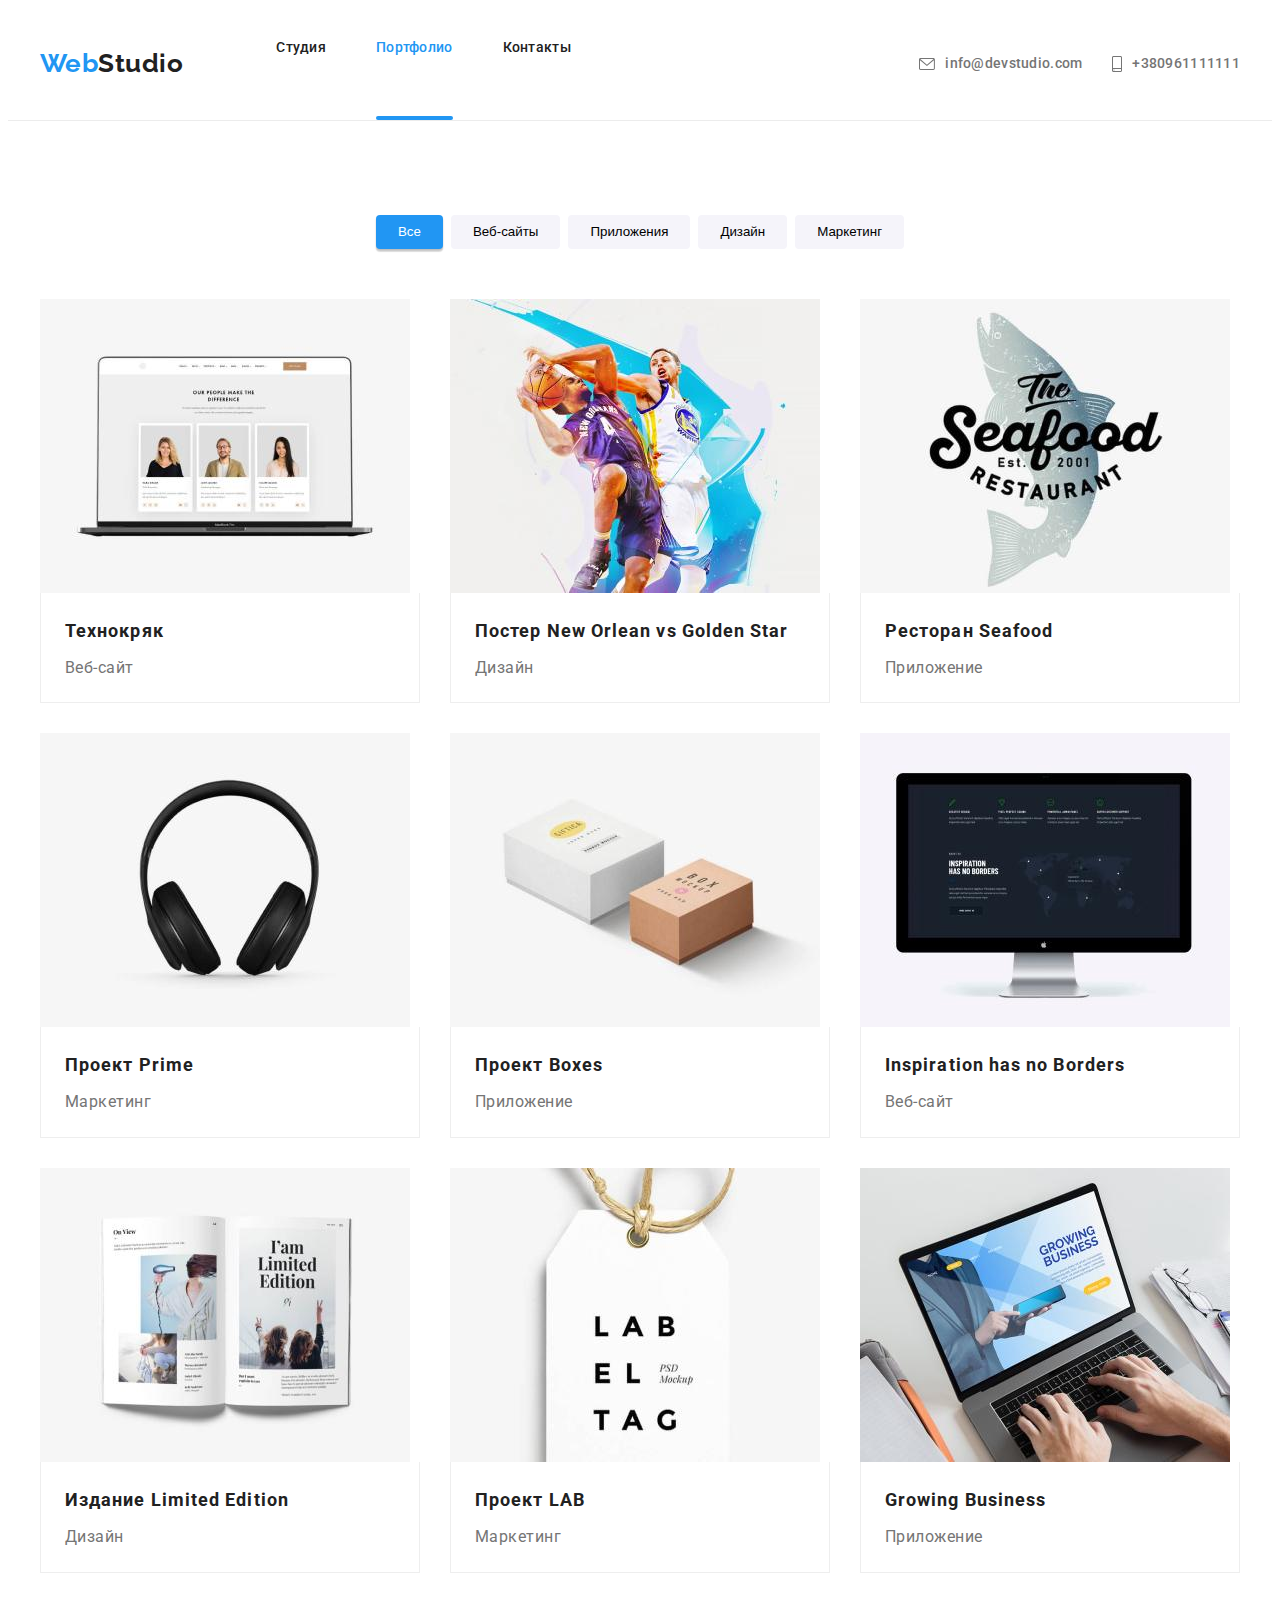
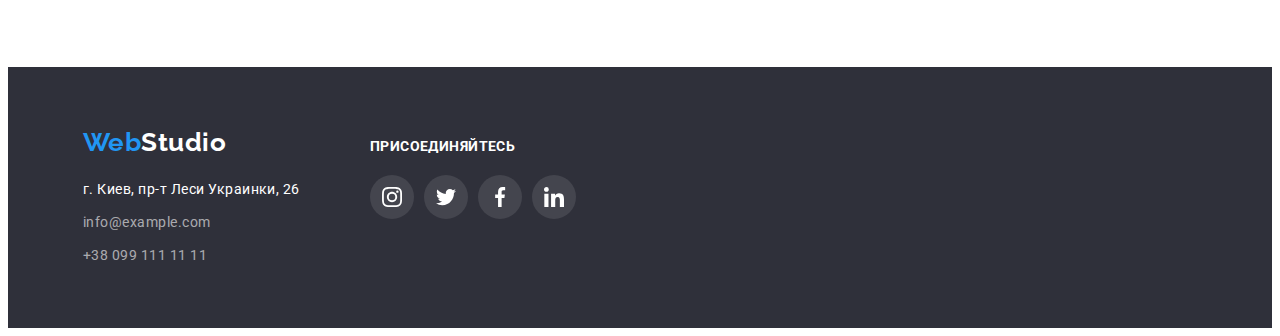
==== portfolio.html @ 11470dd5 "клонировал" ====
<!DOCTYPE html>
<html lang="ru">
  <head>
    <link
      rel="stylesheet"
      href="https://cdnjs.cloudflare.com/ajax/libs/modern-normalize/1.1.0/modern-normalize.min.css"
      integrity="sha512-wpPYUAdjBVSE4KJnH1VR1HeZfpl1ub8YT/NKx4PuQ5NmX2tKuGu6U/JRp5y+Y8XG2tV+wKQpNHVUX03MfMFn9Q=="
      crossorigin="anonymous"
      referrerpolicy="no-referrer"
    />
    <meta charset="UTF-8" />
    <meta http-equiv="X-UA-Compatible" content="IE=edge" />
    <meta name="viewport" content="width=device-width, initial-scale=1.0" />
    <link rel="stylesheet" href="./css/styles.css" />
    <link rel="preconnect" href="https://fonts.googleapis.com" />
    <link rel="preconnect" href="https://fonts.gstatic.com" crossorigin />
    <link
      href="https://fonts.googleapis.com/css2?family=Raleway:wght@700&family=Roboto:wght@400;500;700;900&display=swap"
      rel="stylesheet"
    />
    <title>Портфолио</title>
  </head>
  <body>
    <header>
      <div class="container header-container">
        <a href="./index.html" class="logo-header"
          ><span class="logo-web">Web</span>Studio</a
        >
        <nav class="header-nav">
          <ul class="nav-list">
            <li class="nav-item">
              <a href="index.html" class="nav-link animation-link"> Студия</a>
            </li>
            <li class="nav-item">
              <a
                href="./portfolio.html"
                class="nav-link current animation-link"
              >
                Портфолио</a
              >
            </li>
            <li class="nav-item">
              <a href="#" class="nav-link animation-link">Контакты</a>
            </li>
          </ul>
        </nav>
        <ul class="contacts-list">
          <li class="contacts-item">
            <a
              href="mailto:info@devstudio.com"
              class="contacts-link animation-link"
              ><svg class="contact-icon" width="16px" height="12px">
                <use href="./images/symbol-defs.svg#icon-envelope"></use></svg
              >info@devstudio.com</a
            >
          </li>
          <li class="contacts-item">
            <a href="tel:+380961111111" class="contacts-link animation-link"
              ><svg class="contact-icon" width="10px" height="16px">
                <use href="./images/symbol-defs.svg#icon-smartphone"></use>
              </svg>
              +380961111111</a
            >
          </li>
        </ul>
      </div>
    </header>
    <main>
      <section class="section">
        <div class="container">
          <h1 class="visually-hidden">Портфолио</h1>
          <ul class="filter-list">
            <li class="filter-item">
              <button type="button" class="filter-button current">Все</button>
            </li>
            <li class="filter-item">
              <button type="button" class="filter-button">Веб-сайты</button>
            </li>
            <li class="filter-item">
              <button type="button" class="filter-button">Приложения</button>
            </li>
            <li class="filter-item">
              <button type="button" class="filter-button">Дизайн</button>
            </li>
            <li class="filter-item">
              <button type="button" class="filter-button">Маркетинг</button>
            </li>
          </ul>
          <ul class="portfolio-cards-list">
            <li class="portfolio-cards-item">
              <a href="#" class="portfolio-cards-link">
                <div class="portfolio-cards-link-image">
                  <img
                    src="images/img(7).jpg"
                    width="370"
                    alt="Изображение ноутбука"
                  />
                  <p class="portfolio-cards-link-image-text">
                    Технокряк это современная площадка распространения
                    коронавируса. Компании используют эту платформу для
                    цифрового шпионажа и атак на защищённые сервера конкурентов.
                  </p>
                </div>
                <div class="portfolio-cards-description">
                  <h2 class="portfolio-cards-title">Технокряк</h2>
                  <p class="portfolio-cards-text">Веб-сайт</p>
                </div>
              </a>
            </li>
            <li class="portfolio-cards-item">
              <a href="#" class="portfolio-cards-link">
                <div class="portfolio-cards-link-image">
                  <img
                    src="images/img(8).jpg"
                    width="370"
                    alt="Постер New Orlean vs Golden Star"
                  />
                  <p class="portfolio-cards-link-image-text">
                    Технокряк это современная площадка распространения
                    коронавируса. Компании используют эту платформу для
                    цифрового шпионажа и атак на защищённые сервера конкурентов.
                  </p>
                </div>
                <div class="portfolio-cards-description">
                  <h2 class="portfolio-cards-title">
                    Постер New Orlean vs Golden Star
                  </h2>
                  <p class="portfolio-cards-text">Дизайн</p>
                </div>
              </a>
            </li>
            <li class="portfolio-cards-item">
              <a href="#" class="portfolio-cards-link">
                <div class="portfolio-cards-link-image">
                  <img
                    src="images/img(9).jpg"
                    width="370"
                    alt="Логотип ресторана Seafood"
                  />
                  <p class="portfolio-cards-link-image-text">
                    Технокряк это современная площадка распространения
                    коронавируса. Компании используют эту платформу для
                    цифрового шпионажа и атак на защищённые сервера конкурентов.
                  </p>
                </div>
                <div class="portfolio-cards-description">
                  <h2 class="portfolio-cards-title">Ресторан Seafood</h2>
                  <p class="portfolio-cards-text">Приложение</p>
                </div>
              </a>
            </li>
            <li class="portfolio-cards-item">
              <a href="#" class="portfolio-cards-link">
                <div class="portfolio-cards-link-image">
                  <img
                    src="images/img(10).jpg"
                    width="370"
                    alt="Изображение наушников"
                  />
                  <p class="portfolio-cards-link-image-text">
                    Технокряк это современная площадка распространения
                    коронавируса. Компании используют эту платформу для
                    цифрового шпионажа и атак на защищённые сервера конкурентов.
                  </p>
                </div>
                <div class="portfolio-cards-description">
                  <h2 class="portfolio-cards-title">Проект Prime</h2>
                  <p class="portfolio-cards-text">Маркетинг</p>
                </div>
              </a>
            </li>
            <li class="portfolio-cards-item">
              <a href="" class="portfolio-cards-link">
                <div class="portfolio-cards-link-image">
                  <img
                    src="images/img(11).jpg"
                    width="370"
                    alt="Изображение коробок"
                  />
                  <p class="portfolio-cards-link-image-text">
                    Технокряк это современная площадка распространения
                    коронавируса. Компании используют эту платформу для
                    цифрового шпионажа и атак на защищённые сервера конкурентов.
                  </p>
                </div>
                <div class="portfolio-cards-description">
                  <h2 class="portfolio-cards-title">Проект Boxes</h2>
                  <p class="portfolio-cards-text">Приложение</p>
                </div>
              </a>
            </li>
            <li class="portfolio-cards-item">
              <a href="" class="portfolio-cards-link">
                <div class="portfolio-cards-link-image">
                  <img
                    src="images/img(12).jpg"
                    width="370"
                    alt="Изображение монитора"
                  />
                  <p class="portfolio-cards-link-image-text">
                    Технокряк это современная площадка распространения
                    коронавируса. Компании используют эту платформу для
                    цифрового шпионажа и атак на защищённые сервера конкурентов.
                  </p>
                </div>
                <div class="portfolio-cards-description">
                  <h2 class="portfolio-cards-title">
                    Inspiration has no Borders
                  </h2>
                  <p class="portfolio-cards-text">Веб-сайт</p>
                </div>
              </a>
            </li>
            <li class="portfolio-cards-item">
              <a href="" class="portfolio-cards-link">
                <div class="portfolio-cards-link-image">
                  <img
                    src="images/img(13).jpg"
                    width="370"
                    alt="Изображение книги"
                  />
                  <p class="portfolio-cards-link-image-text">
                    Технокряк это современная площадка распространения
                    коронавируса. Компании используют эту платформу для
                    цифрового шпионажа и атак на защищённые сервера конкурентов.
                  </p>
                </div>
                <div class="portfolio-cards-description">
                  <h2 class="portfolio-cards-title">Издание Limited Edition</h2>
                  <p class="portfolio-cards-text">Дизайн</p>
                </div>
              </a>
            </li>
            <li class="portfolio-cards-item">
              <a href="" class="portfolio-cards-link">
                <div class="portfolio-cards-link-image">
                  <img src="images/img(14).jpg" width="370" alt="Логотип LAB" />
                  <p class="portfolio-cards-link-image-text">
                    Технокряк это современная площадка распространения
                    коронавируса. Компании используют эту платформу для
                    цифрового шпионажа и атак на защищённые сервера конкурентов.
                  </p>
                </div>
                <div class="portfolio-cards-description">
                  <h2 class="portfolio-cards-title">Проект LAB</h2>
                  <p class="portfolio-cards-text">Маркетинг</p>
                </div>
              </a>
            </li>
            <li class="portfolio-cards-item">
              <a href="" class="portfolio-cards-link">
                <div class="portfolio-cards-link-image">
                  <img
                    src="images/img(15).jpg"
                    width="370"
                    alt="Изображение ноутбука"
                  />
                  <p class="portfolio-cards-link-image-text">
                    Технокряк это современная площадка распространения
                    коронавируса. Компании используют эту платформу для
                    цифрового шпионажа и атак на защищённые сервера конкурентов.
                  </p>
                </div>
                <div class="portfolio-cards-description">
                  <h2 class="portfolio-cards-title">Growing Business</h2>
                  <p class="portfolio-cards-text">Приложение</p>
                </div>
              </a>
            </li>
          </ul>
        </div>
      </section>
    </main>
    <footer class="footer">
      <div class="container footer-container">
        <div class="footer-container-adress">
          <a href="./index.html" class="logo-footer"
            ><span class="logo-web">Web</span>Studio</a
          >
          <address class="address-footer">
            <p class="addres-footer-text">г. Киев, пр-т Леси Украинки, 26</p>
            <ul>
              <li class="footer-contacts-item">
                <a
                  href="mailto:info@example.com"
                  class="footer-contacts-link animation-link"
                  >info@example.com</a
                >
              </li>
              <li>
                <a
                  href="tel:+380991111111"
                  class="footer-contacts-link animation-link"
                  >+38 099 111 11 11</a
                >
              </li>
            </ul>
          </address>
        </div>
        <div>
          <p class="footer-cocial-text">Присоединяйтесь</p>
          <ul class="footer-cocial-icon-list">
            <li class="footer-cocial-icon-item">
              <a href="#" class="footer-cocial-icon-link"
                ><svg
                  class="footer-cocial-icon-link-svg"
                  width="20px"
                  height="20px"
                >
                  <use
                    href="./images/symbol-defs.svg#icon-instagram"
                  ></use></svg
              ></a>
            </li>
            <li class="footer-cocial-icon-item">
              <a href="#" class="footer-cocial-icon-link"
                ><svg
                  class="footer-cocial-icon-link-svg"
                  width="20px"
                  height="20px"
                >
                  <use href="./images/symbol-defs.svg#icon-twitter"></use></svg
              ></a>
            </li>
            <li class="footer-cocial-icon-item">
              <a href="#" class="footer-cocial-icon-link"
                ><svg
                  class="footer-cocial-icon-link-svg"
                  width="20px"
                  height="20px"
                >
                  <use href="./images/symbol-defs.svg#icon-facebook"></use></svg
              ></a>
            </li>
            <li class="footer-cocial-icon-item">
              <a href="#" class="footer-cocial-icon-link"
                ><svg
                  class="footer-cocial-icon-link-svg"
                  width="20px"
                  height="20px"
                >
                  <use href="./images/symbol-defs.svg#icon-linkedin"></use></svg
              ></a>
            </li>
          </ul>
        </div>
      </div>
    </footer>
  </body>
</html>
---- css/styles.css ----
:root {
  --black-text-color: #212121;
  --gray-text-color: #757575;
  --blue-color: #2196f3;
  --gray-background-color: #f5f4fa;
  --footer-and-banner-background-color: #2f303a;
  --white-color: #ffffff;
  --social-icon-color: #afb1b8;
  --social-footer-backgraund-color: rgba(255, 255, 255, 0.1);
  --portfolio-border-color: #eeeeee;
  --features-image-item-text-background: rgba(47, 48, 58, 0.8);
  --blue-transparent-color: rgba(33, 150, 243, 0.9);
  --backdrop-background-color: rgba(0, 0, 0, 0.2);
  --close-icon-border-color: rgba(0, 0, 0, 0.1);
}
body {
  font-family: "Roboto", sans-serif;
  color: var(--black-text-color);
  letter-spacing: 0.03em;
  background-color: var(--white-color);
}
ul {
  padding: 0;
  margin: 0;
  list-style-type: none;
}
h1,
h2,
h3,
h2,
h4,
p {
  margin: 0;
}
img {
  display: block;
  max-width: 100%;
  height: auto;
}
.section {
  padding: 94px 0;
}
.container {
  width: 1200px;
  padding: 0 15px;
  margin: 0 auto;
}
.title-h2 {
  font-weight: bold;
  font-size: 36px;
  line-height: 1.16;
  text-align: center;
  margin-bottom: 50px;
}
.animation-link {
  transition: color 250ms cubic-bezier(0.4, 0, 0.2, 1);
}
.animation-link:hover,
.animation-link:focus {
  color: var(--blue-color);
}
/* -------------------header------------------ */
header {
  display: flex;
  justify-content: center;
  border-bottom: 1px solid #ececec;
}
.header-container {
  display: flex;
  align-items: center;
}
.logo-header {
  font-family: "Raleway", sans-serif;
  text-decoration: none;
  font-weight: bold;
  font-size: 26px;
  line-height: 1.19;
  color: var(--black-text-color);
  margin-right: 93px;
  padding: 24px 0 25px 0;
  display: block;
}
.logo-web {
  color: var(--blue-color);
}
.nav-list {
  display: flex;
}
.header-nav {
  margin-right: auto;
  display: block;
}
.nav-link {
  color: var(--black-text-color);
  text-decoration: none;
  font-weight: 500;
  font-size: 14px;
  line-height: 1.14;
  letter-spacing: 0.02em;
  height: 80px;
  display: flex;
  padding-top: 32px;
  flex-direction: column;
}
.nav-link.current::after {
  content: "";
  display: block;
  margin-top: auto;
  width: 100%;
  height: 4px;
  border-radius: 2px;
  background-color: var(--blue-color);
}
.nav-item:not(:last-child) {
  margin-right: 50px;
}
.nav-link.current {
  color: var(--blue-color);
}
.contacts-list {
  display: flex;
}
.contacts-link {
  color: var(--gray-text-color);
  text-decoration: none;
  font-weight: 500;
  font-size: 14px;
  line-height: 1.14;
  letter-spacing: 0.02em;
  display: flex;
  align-items: center;
  padding: 32px 0;
}
.contacts-item:first-child {
  margin-right: 30px;
}
.contact-icon {
  margin-right: 10px;
  fill: currentColor;
}
/* --------------main------------- */

.banner {
  background-color: var(--footer-and-banner-background-color);
  padding: 200px 0 200px 0;
  text-align: center;
  background-image: linear-gradient(
      rgba(47, 48, 58, 0.4),
      rgba(47, 48, 58, 0.4)
    ),
    url(../images/banner.jpg);
  background-repeat: no-repeat;
  background-position: center;
  width: 1600px;
  margin: 0 auto;
}
.title-banner {
  color: var(--white-color);
  font-weight: 900;
  font-size: 44px;
  line-height: 1.36;
  letter-spacing: 0.06em;
  text-transform: uppercase;
  margin-bottom: 30px;
}
.banner-button {
  color: var(--white-color);
  background-color: var(--blue-color);
  font-weight: bold;
  line-height: 1.87;
  letter-spacing: 0.06em;
  cursor: pointer;
  border-radius: 4px;
  border: none;
  font-size: 16px;
  padding: 10px 32px;
  box-shadow: 0px 4px 4px rgba(0, 0, 0, 0.15);
}
.fiatures-icon-list {
  display: flex;
  justify-content: center;
}
.fiatures-icon-item {
  width: 270px;
}
.fiatures-icon {
  height: 120px;
  background-color: var(--gray-background-color);
  display: flex;
  align-items: center;
  justify-content: center;
  margin-bottom: 30px;
}
.fiatures-icon-item:not(:last-child) {
  margin-right: 30px;
}
.features-list {
  display: flex;
  justify-content: center;
}
.visually-hidden {
  position: absolute;
  white-space: nowrap;
  width: 1px;
  height: 1px;
  overflow: hidden;
  border: 0;
  padding: 0;
  clip: rect(0 0 0 0);
  clip-path: inset(50%);
  margin: -1px;
}
.features-item {
  width: 270px;
}
.features-item:not(:last-child) {
  margin-right: 30px;
}
.features-text {
  color: var(--gray-text-color);
  font-size: 14px;
  line-height: 1.71;
}
.features-title {
  font-weight: bold;
  font-size: 14px;
  line-height: 1.14;
  text-transform: uppercase;
  margin-bottom: 10px;
}
.features-image-list {
  display: flex;
  justify-content: center;
}
.features-image-item:not(:last-child) {
  margin-right: 30px;
}
.features-image-item {
  position: relative;
}
.features-image-item-text {
  position: absolute;
  bottom: 0;
  width: 100%;
  height: 70px;
  display: flex;
  align-items: center;
  justify-content: center;
  color: var(--white-color);
  background-color: var(--features-image-item-text-background);
  font-weight: bold;
  font-size: 14px;
  line-height: 1,14;
  text-transform: uppercase;
}
.features-image {
  padding-bottom: 94px;
}
.our-team {
  background-color: var(--gray-background-color);
}
.our-team-title {
  font-weight: 500;
  line-height: 1.18;
  text-align: center;
  margin-bottom: 10px;
}
.our-team-text {
  color: var(--gray-text-color);
  line-height: 1.18;
  text-align: center;
  margin-bottom: 16px;
}
.our-team-list {
  display: flex;
  flex-wrap: wrap;
  margin-left: -30px;
}
.our-team-cards {
  background-color: var(--white-color);
  flex-basis: calc((100% / 4) - 30px);
  margin-left: 30px;
  box-shadow: 0px 1px 3px rgba(0, 0, 0, 0.12), 0px 1px 1px rgba(0, 0, 0, 0.14),
    0px 2px 1px rgba(0, 0, 0, 0.2);
  border-radius: 0px 0px 4px 4px;
}
.our-team-description {
  padding: 30px 32px;
}
.our-team-icon-list {
  display: flex;
  justify-content: center;
}
.our-team-icon-item {
  width: 44px;
  height: 44px;
}
.our-team-icon-link {
  width: 100%;
  height: 100%;
  display: flex;
  align-items: center;
  justify-content: center;
  border-radius: 50%;
  transition: background-color 250ms cubic-bezier(0.4, 0, 0.2, 1),
    fill 250ms cubic-bezier(0.4, 0, 0.2, 1);
}
.our-team-icon-link:hover,
.our-team-icon-link:focus {
  background-color: var(--blue-color);
}
.our-team-icon-link-svg {
  fill: var(--social-icon-color);
}
.our-team-icon-link:hover .our-team-icon-link-svg,
.our-team-icon-link:focus .our-team-icon-link-svg {
  fill: var(--white-color);
}
.our-team-icon-item:not(:last-child) {
  margin-right: 10px;
}
.client-list {
  display: flex;
  justify-content: center;
}
.client-item {
  width: 170px;
  height: 92px;
}
.client-item-link {
  width: 100%;
  height: 100%;
  border: 1px solid;
  border-radius: 4px;
  display: flex;
  align-items: center;
  justify-content: center;
  color: var(--social-icon-color);
}
.client-item:not(:last-child) {
  margin-right: 30px;
}
.client-icon {
  fill: currentColor;
}

/* ---------------footer---------------- */
.footer {
  background-color: var(--footer-and-banner-background-color);
  padding: 60px 60px;
}
.footer-container {
  display: flex;
  align-items: baseline;
}
.footer-container-adress {
  margin-right: 70px;
}
.addres-footer-text {
  font-style: normal;
  color: var(--white-color);
  font-size: 14px;
  line-height: 1.71;
  margin-bottom: 9px;
}
.footer-contacts-link {
  text-decoration: none;
  font-style: normal;
  font-size: 14px;
  line-height: 1.71;
  color: rgba(255, 255, 255, 0.6);
}
.footer-contacts-item:first-child {
  margin-bottom: 9px;
}
.footer-contacts-link:focus,
.footer-contacts-link:hover {
  color: var(--blue-color);
}
.logo-footer {
  display: block;
  font-family: "Raleway", sans-serif;
  text-decoration: none;
  font-weight: bold;
  font-size: 26px;
  line-height: 1.19;
  color: var(--white-color);
  margin-bottom: 20px;
}
.footer-cocial-text {
  font-weight: bold;
  font-size: 14px;
  line-height: 1.14;
  text-transform: uppercase;
  color: var(--white-color);
  margin-bottom: 20px;
  letter-spacing: 0.03em;
}
.footer-cocial-icon-list {
  display: flex;
}
.footer-cocial-icon-item {
  width: 44px;
  height: 44px;
}
.footer-cocial-icon-item:not(:last-child) {
  margin-right: 10px;
}
.footer-cocial-icon-link {
  width: 100%;
  height: 100%;
  display: flex;
  align-items: center;
  justify-content: center;
  border-radius: 50%;
  background-color: var(--social-footer-backgraund-color);
  transition: background-color 250ms cubic-bezier(0.4, 0, 0.2, 1);
}
.footer-cocial-icon-link-svg {
  fill: var(--white-color);
}
.footer-cocial-icon-link:hover,
.footer-cocial-icon-link:focus {
  background-color: var(--blue-color);
}
/* -------------------modal------------------------- */
.backdrop {
  width: 100vw;
  height: 100vh;
  background-color: var(--backdrop-background-color);
  position: fixed;
  display: flex;
  align-items: center;
  justify-content: center;
  top: 0;
  transition: opacity 250ms cubic-bezier(0.4, 0, 0.2, 1),
    visibility 250ms cubic-bezier(0.4, 0, 0.2, 1);
}
.backdrop.is-hidden .modal {
  transform: translateX(100%);
  transition: transform 500ms cubic-bezier(0.4, 0, 0.2, 1);
}
.backdrop.is-hidden {
  visibility: hidden;
  opacity: 0;
  pointer-events: none;
}
.modal {
  width: 528px;
  min-height: 581px;
  box-shadow: 0px 1px 3px rgba(0, 0, 0, 0.12), 0px 1px 1px rgba(0, 0, 0, 0.14),
    0px 2px 1px rgba(0, 0, 0, 0.2);
  border-radius: 4px;
  background-color: var(--white-color);
  position: relative;
  transition: transform 500ms cubic-bezier(0.4, 0, 0.2, 1);
}
.btn-icon-close {
  width: 30px;
  height: 30px;
  border: 1px solid var(--close-icon-border-color);
  border-radius: 50%;
  background-color: transparent;
  display: flex;
  align-items: center;
  justify-content: center;
  position: absolute;
  top: 8px;
  right: 8px;
}
.btn-icon-close:hover {
  background-color: var(--blue-color);
  fill: var(--white-color);
}
/* -------------------portfolio------------------- */
.filter-list {
  display: flex;
  justify-content: center;
  margin-bottom: 50px;
}
.filter-item:not(:last-child) {
  margin-right: 8px;
}
.filter-button {
  background-color: var(--gray-background-color);
  font-weight: 500;
  line-height: 1.62;
  text-align: center;
  cursor: pointer;
  border-radius: 4px;
  border: none;
  padding: 6px 22px;
  transition: background-color 250ms cubic-bezier(0.4, 0, 0.2, 1),
    color 250ms cubic-bezier(0.4, 0, 0.2, 1),
    box-shadow 250ms cubic-bezier(0.4, 0, 0.2, 1);
}
.filter-button:hover,
.filter-button:focus {
  background-color: var(--blue-color);
  color: var(--white-color);
  box-shadow: 0px 3px 1px rgba(0, 0, 0, 0.1), 0px 1px 2px rgba(0, 0, 0, 0.08),
    0px 2px 2px rgba(0, 0, 0, 0.12);
}
.filter-button.current {
  background-color: var(--blue-color);
  color: var(--white-color);
  box-shadow: 0px 3px 1px rgba(0, 0, 0, 0.1), 0px 1px 2px rgba(0, 0, 0, 0.08),
    0px 2px 2px rgba(0, 0, 0, 0.12);
}
.portfolio-cards-list {
  display: flex;
  flex-wrap: wrap;
  margin-right: -30px;
  margin-bottom: -30px;
}
.portfolio-cards-link {
  color: var(--black-text-color);
  text-decoration: none;
  display: block;
}
.portfolio-cards-link-image {
  position: relative;
  overflow: hidden;
}

.portfolio-cards-link-image-text {
  position: absolute;
  padding: 63px 24px;
  bottom: 0;
  height: 100%;
  width: 100%;
  font-size: 18px;
  line-height: 1.55;
  color: var(--white-color);
  background-color: var(--blue-transparent-color);
  transition: transform 250ms cubic-bezier(0.4, 0, 0.2, 1);
  transform: translateY(100%);
}
.portfolio-cards-link:hover .portfolio-cards-link-image-text,
.portfolio-cards-link:focus .portfolio-cards-link-image-text {
  transform: translateY(0);
}
.portfolio-cards-item {
  flex-basis: calc((100% / 3) - 30px);
  margin-right: 30px;
  margin-bottom: 30px;
}
.portfolio-cards-link:hover,
.portfolio-cards-link:focus {
  box-shadow: 0px 1px 1px rgba(0, 0, 0, 0.12), 0px 4px 4px rgba(0, 0, 0, 0.06),
    1px 4px 6px rgba(0, 0, 0, 0.16);
}
.portfolio-cards-description {
  padding: 20px 24px;
  border-bottom: 1px solid var(--portfolio-border-color);
  border-left: 1px solid var(--portfolio-border-color);
  border-right: 1px solid var(--portfolio-border-color);
}
.portfolio-cards-title {
  font-weight: bold;
  font-size: 18px;
  line-height: 2;
  letter-spacing: 0.06em;
  margin-bottom: 4px;
}
.portfolio-cards-text {
  color: var(--gray-text-color);
  line-height: 1.87;
}
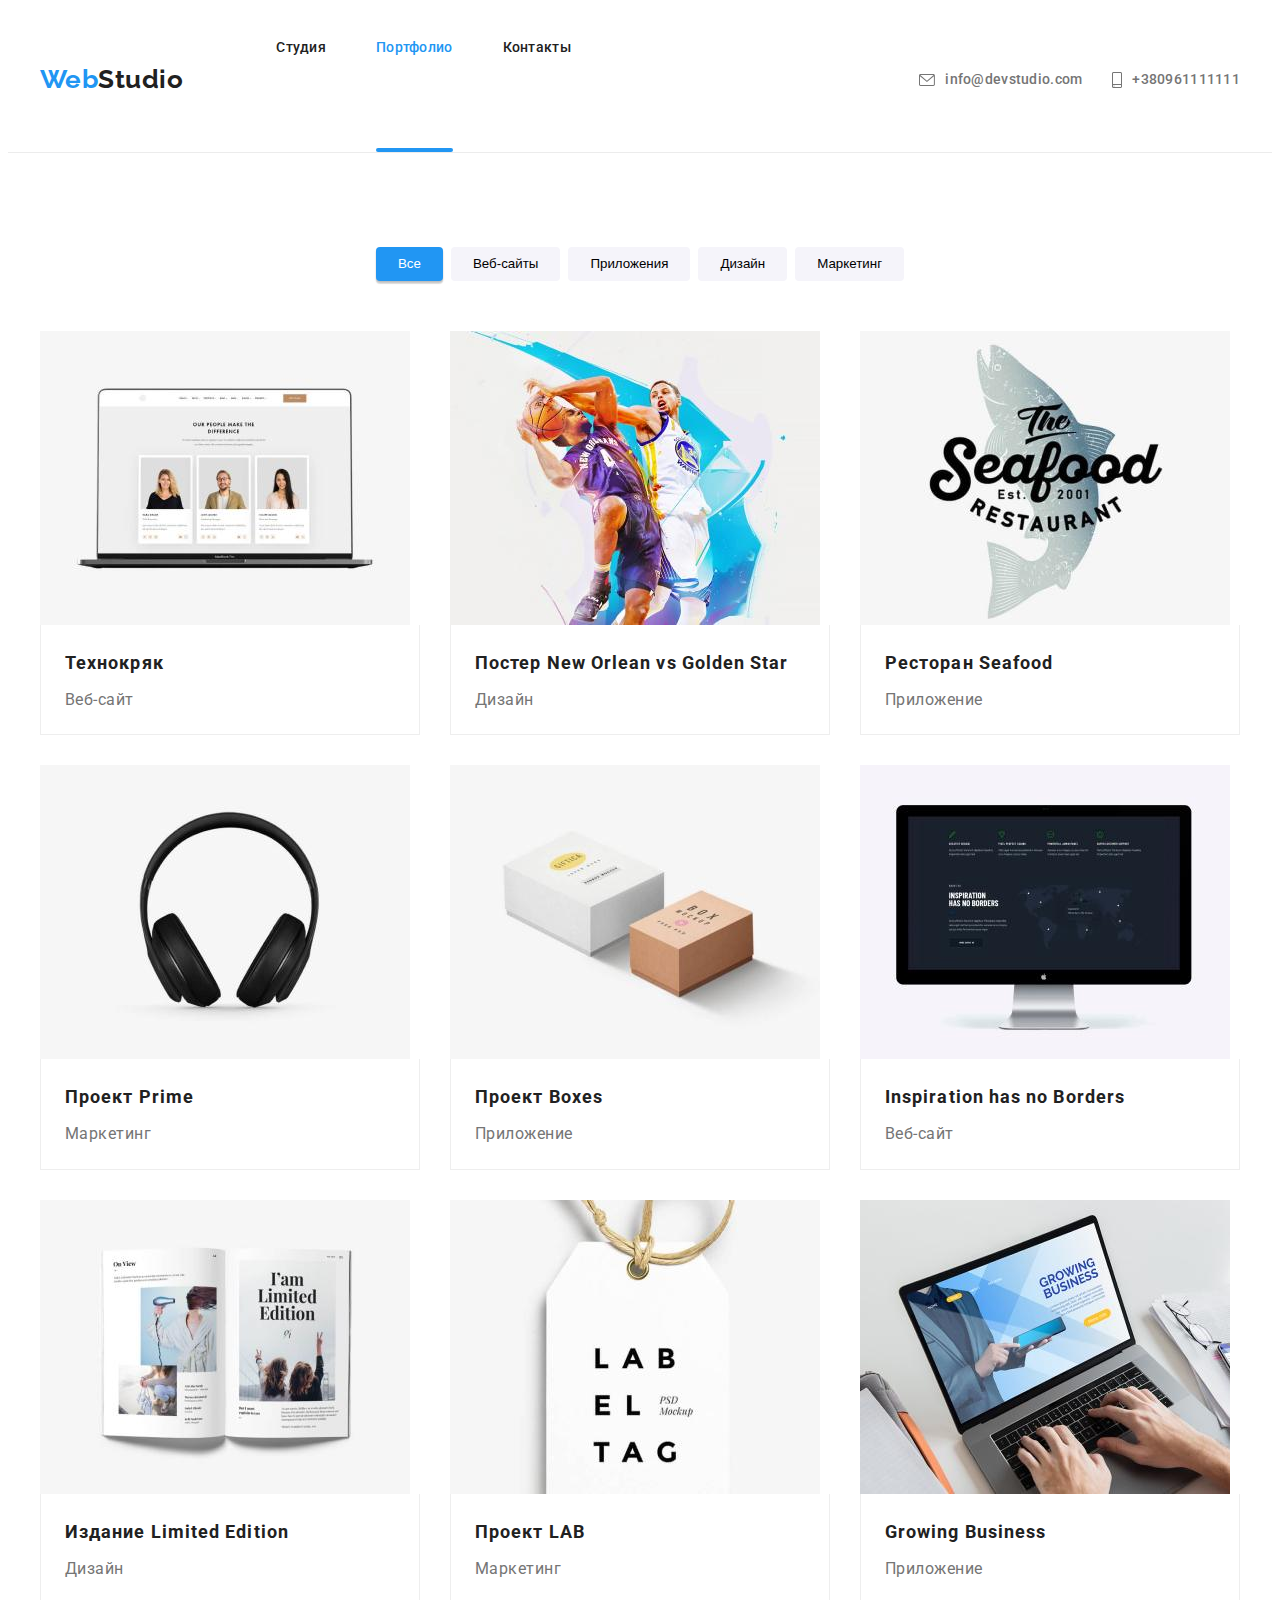
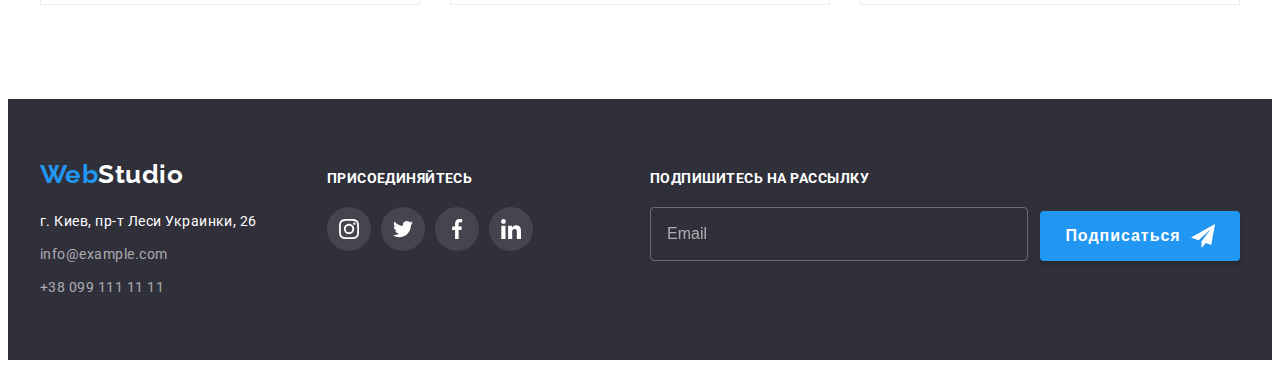
==== commit 5b1e40e8: "конец" ====
--- a/portfolio.html
+++ b/portfolio.html
@@ -344,6 +344,26 @@
             </li>
           </ul>
         </div>
+        <form class="footer-form">
+          <div>
+          <p class="footer-email-text">Подпишитесь на рассылку</p>
+          <label>
+            <input
+              class="footer-email-input"
+              type="email"
+              name="email"
+              placeholder="Email"
+              required
+            />
+          </label>
+        </div>
+          <button class="footer-btn-submit" type="submit">
+            Подписаться
+            <svg class="footer-btn-icon" width="24px" height="24px">
+              <use href="./images/symbol-defs.svg#icon-icon-send"></use>
+            </svg>
+          </button>
+        </form>
       </div>
     </footer>
   </body>
--- a/css/styles.css
+++ b/css/styles.css
@@ -12,6 +12,9 @@
   --blue-transparent-color: rgba(33, 150, 243, 0.9);
   --backdrop-background-color: rgba(0, 0, 0, 0.2);
   --close-icon-border-color: rgba(0, 0, 0, 0.1);
+  --placeholder-color: rgba(117, 117, 117, 0.5);
+  --modal-border-color: rgba(33, 33, 33, 0.2);
+  --modal-btn-submit-color: #188ce8;
 }
 body {
   font-family: "Roboto", sans-serif;
@@ -91,6 +94,7 @@
   display: block;
 }
 .nav-link {
+  position: relative;
   color: var(--black-text-color);
   text-decoration: none;
   font-weight: 500;
@@ -98,14 +102,14 @@
   line-height: 1.14;
   letter-spacing: 0.02em;
   height: 80px;
-  display: flex;
-  padding-top: 32px;
-  flex-direction: column;
+  padding: 32px 0 32px 0;
+  display: block;
 }
 .nav-link.current::after {
+  position: absolute;
   content: "";
-  display: block;
-  margin-top: auto;
+  bottom: 0;
+  display: block;
   width: 100%;
   height: 4px;
   border-radius: 2px;
@@ -250,7 +254,7 @@
   background-color: var(--features-image-item-text-background);
   font-weight: bold;
   font-size: 14px;
-  line-height: 1,14;
+  line-height: 1.14;
   text-transform: uppercase;
 }
 .features-image {
@@ -330,24 +334,34 @@
 .client-item-link {
   width: 100%;
   height: 100%;
-  border: 1px solid;
+  border: 1px solid var(--social-icon-color);
   border-radius: 4px;
   display: flex;
   align-items: center;
   justify-content: center;
   color: var(--social-icon-color);
+  transition: border 250ms cubic-bezier(0.4, 0, 0.2, 1);
+}
+.client-item-link:hover,
+.client-item-link:focus {
+  border-color: var(--blue-color);
+}
+.client-item-link:hover .client-icon,
+.client-item-link:focus .client-icon {
+  fill: var(--blue-color);
 }
 .client-item:not(:last-child) {
   margin-right: 30px;
 }
 .client-icon {
   fill: currentColor;
+  transition: fill 250ms cubic-bezier(0.4, 0, 0.2, 1);
 }
 
 /* ---------------footer---------------- */
 .footer {
   background-color: var(--footer-and-banner-background-color);
-  padding: 60px 60px;
+  padding: 60px 0 60px 0;
 }
 .footer-container {
   display: flex;
@@ -422,6 +436,63 @@
 .footer-cocial-icon-link:hover,
 .footer-cocial-icon-link:focus {
   background-color: var(--blue-color);
+}
+.footer-form {
+  display: flex;
+  margin-left: auto;
+}
+.footer-email-input {
+  width: 358px;
+  height: 50px;
+  padding-left: 16px;
+  background-color: inherit;
+  border: 1px solid rgba(255, 255, 255, 0.3);
+  filter: drop-shadow(0px 4px 4px rgba(0, 0, 0, 0.15));
+  border-radius: 4px;
+  margin-right: 12px;
+  outline: none;
+  color: var(--white-color);
+  transition: border-color 250ms cubic-bezier(0.4, 0, 0.2, 1);
+}
+.footer-email-input::placeholder {
+  font-size: 16px;
+  line-height: 1.25;
+  color: rgba(255, 255, 255, 0.6);
+}
+.footer-email-input:focus {
+  border-color: var(--blue-color);
+}
+.footer-email-text {
+  font-weight: bold;
+  font-size: 14px;
+  line-height: 1.14;
+  text-transform: uppercase;
+  color: var(--white-color);
+  margin-bottom: 20px;
+}
+.footer-btn-submit {
+  width: 200px;
+  height: 50px;
+  background-color: var(--blue-color);
+  font-weight: bold;
+  font-size: 16px;
+  line-height: 1.87;
+  letter-spacing: 0.06em;
+  color: var(--white-color);
+  box-shadow: 0px 4px 4px rgba(0, 0, 0, 0.15);
+  border-radius: 4px;
+  border: none;
+  display: flex;
+  align-items: center;
+  justify-content: center;
+  margin-top: auto;
+  transition: background-color 250ms cubic-bezier(0.4, 0, 0.2, 1);
+}
+.footer-btn-submit:hover {
+  background-color: var(--modal-btn-submit-color);
+}
+.footer-btn-icon {
+  margin-left: 10px;
 }
 /* -------------------modal------------------------- */
 .backdrop {
@@ -454,6 +525,11 @@
   background-color: var(--white-color);
   position: relative;
   transition: transform 500ms cubic-bezier(0.4, 0, 0.2, 1);
+  padding: 40px;
+  font-size: 12px;
+  line-height: 1.16;
+  letter-spacing: 0.01em;
+  color: var(--gray-text-color);
 }
 .btn-icon-close {
   width: 30px;
@@ -467,10 +543,111 @@
   position: absolute;
   top: 8px;
   right: 8px;
+  transition: fill 250ms cubic-bezier(0.4, 0, 0.2, 1);
 }
 .btn-icon-close:hover {
+  fill: var(--blue-color);
+}
+.modal-titel {
+  display: block;
+  font-weight: bold;
+  font-size: 20px;
+  line-height: 1.15;
+  text-align: center;
+  color: var(--black-text-color);
+  margin-bottom: 12px;
+}
+.modal-span {
+  display: block;
+  position: relative;
+  margin: 4px 0 10px 0;
+}
+.modal-input-contact {
+  display: block;
+  outline: none;
+  width: 100%;
+  height: 40px;
+  padding-left: 42px;
+  border: 1px solid var(--modal-border-color);
+  border-radius: 4px;
+  transition: border-color 250ms cubic-bezier(0.4, 0, 0.2, 1);
+}
+.modal-input-contact:focus + .modal-icon-contact {
+  fill: var(--blue-color);
+}
+.modal-input-contact:focus,
+.modal-comment:focus {
+  border-color: var(--blue-color);
+}
+.modal-icon-contact {
+  position: absolute;
+  top: 50%;
+  left: 12px;
+  transform: translateY(-50%);
+  transition: fill 250ms cubic-bezier(0.4, 0, 0.2, 1);
+}
+.modal-comment {
+  display: block;
+  resize: none;
+  width: 100%;
+  min-height: 120px;
+  padding: 12px 16px;
+  margin: 4px 0 20px 0;
+  border: 1px solid var(--modal-border-color);
+  border-radius: 4px;
+  outline: none;
+  transition: border-color 250ms cubic-bezier(0.4, 0, 0.2, 1);
+}
+.modal-comment::placeholder {
+  font-size: 14px;
+  line-height: 1.14;
+  letter-spacing: 0.01em;
+  color: var(--placeholder-color);
+}
+.modal-label-checkbox::before {
+  display: block;
+  content: "";
+  width: 16px;
+  height: 15px;
+  background-image: url(../images/checkbox.svg);
+  margin-right: 8.38px;
+  cursor: pointer;
+  transition: background-image 250ms cubic-bezier(0.4, 0, 0.2, 1);
+}
+.modal-input-checkbox:checked + .modal-label-checkbox::before {
+  background-image: url(../images/checkbox-check.svg);
+}
+.terms-of-an-agreement {
+  color: var(--blue-color);
+  margin-left: 4px;
+}
+.modal-label-checkbox {
+  display: flex;
+  align-items: center;
+  justify-content: center;
+  font-size: 14px;
+  line-height: 1.71;
+  margin-bottom: 30px;
+}
+.modal-btn-submit {
+  display: block;
+  width: 200px;
+  height: 50px;
+  border: none;
   background-color: var(--blue-color);
-  fill: var(--white-color);
+  box-shadow: 0px 4px 4px rgba(0, 0, 0, 0.15);
+  border-radius: 4px;
+  letter-spacing: 0.06em;
+  font-weight: bold;
+  font-size: 16px;
+  line-height: 1.87;
+  color: var(--white-color);
+  margin: 0 auto;
+  transition: background-color 250ms cubic-bezier(0.4, 0, 0.2, 1);
+}
+.modal-btn-submit:hover,
+.modal-btn-submit:focus {
+  background-color: var(--modal-btn-submit-color);
 }
 /* -------------------portfolio------------------- */
 .filter-list {
@@ -534,7 +711,7 @@
   color: var(--white-color);
   background-color: var(--blue-transparent-color);
   transition: transform 250ms cubic-bezier(0.4, 0, 0.2, 1);
-  transform: translateY(100%);
+  transform: translateY(101%);
 }
 .portfolio-cards-link:hover .portfolio-cards-link-image-text,
 .portfolio-cards-link:focus .portfolio-cards-link-image-text {
